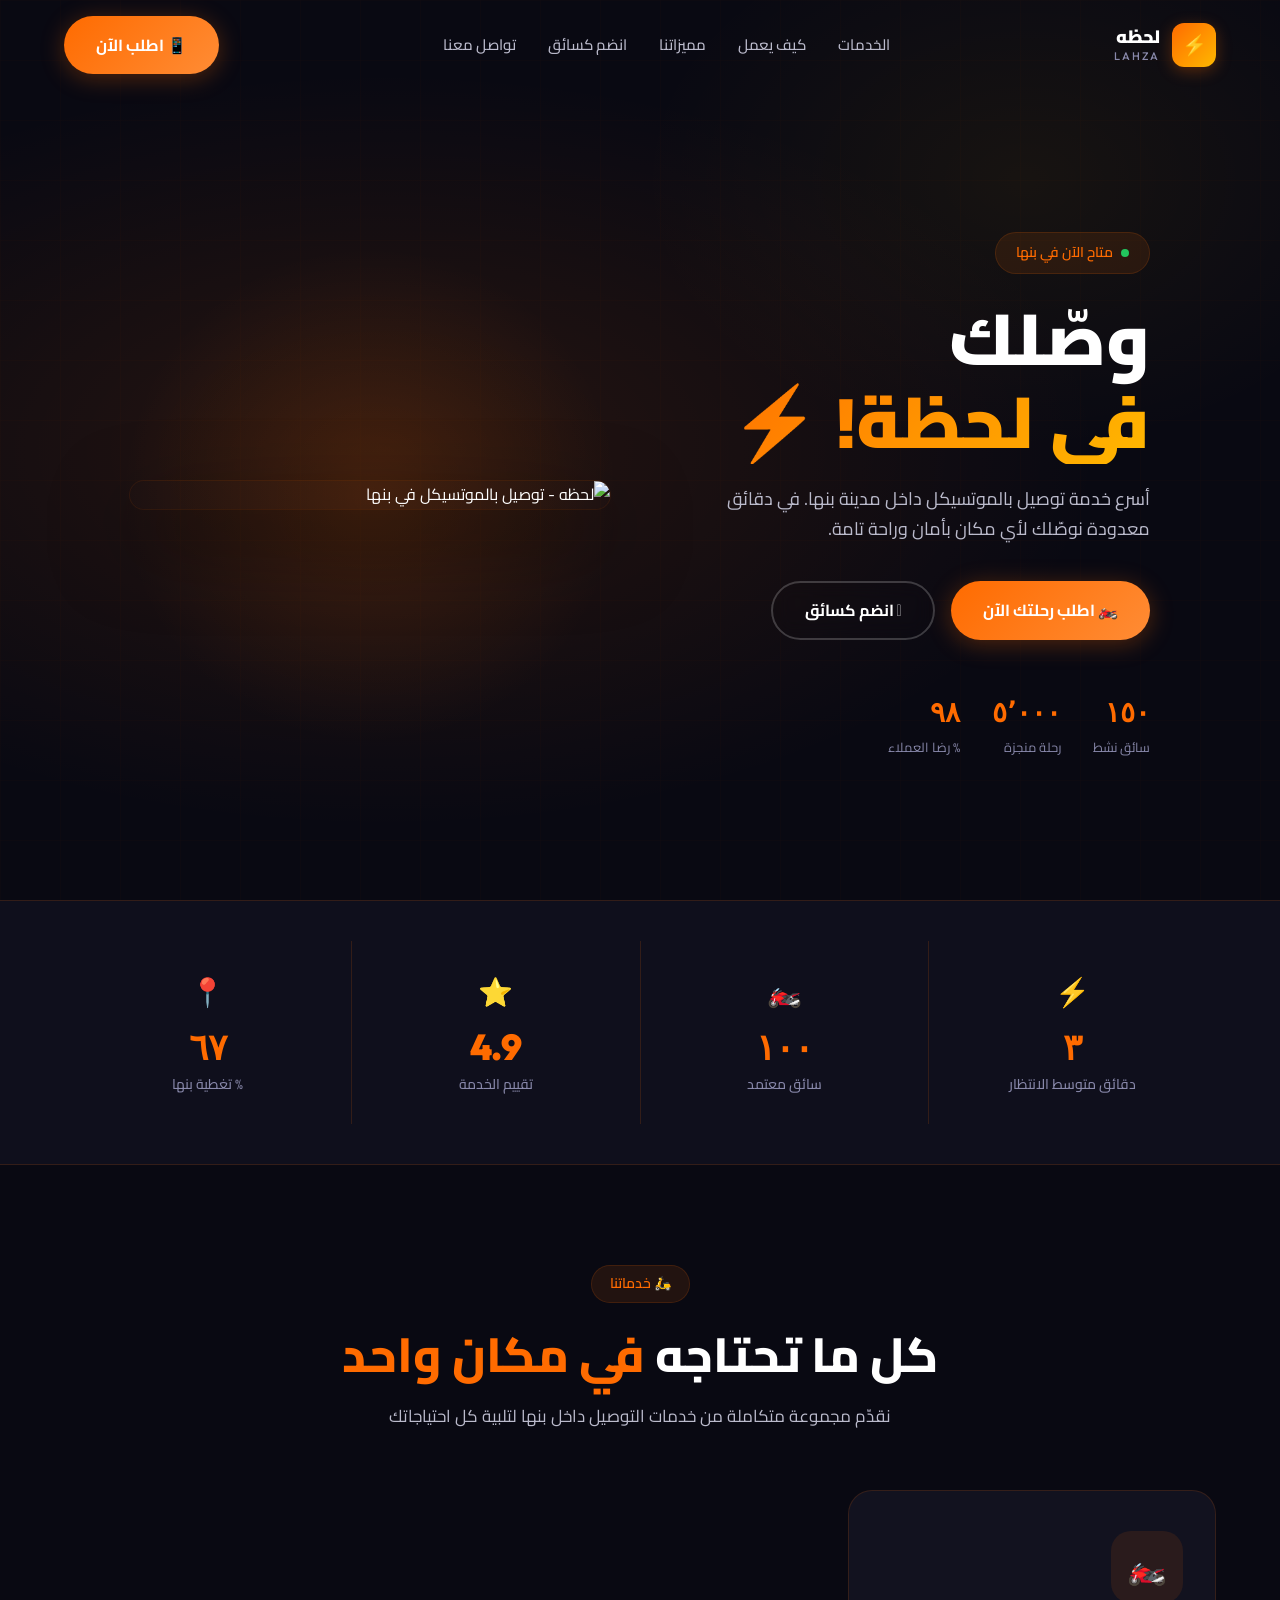
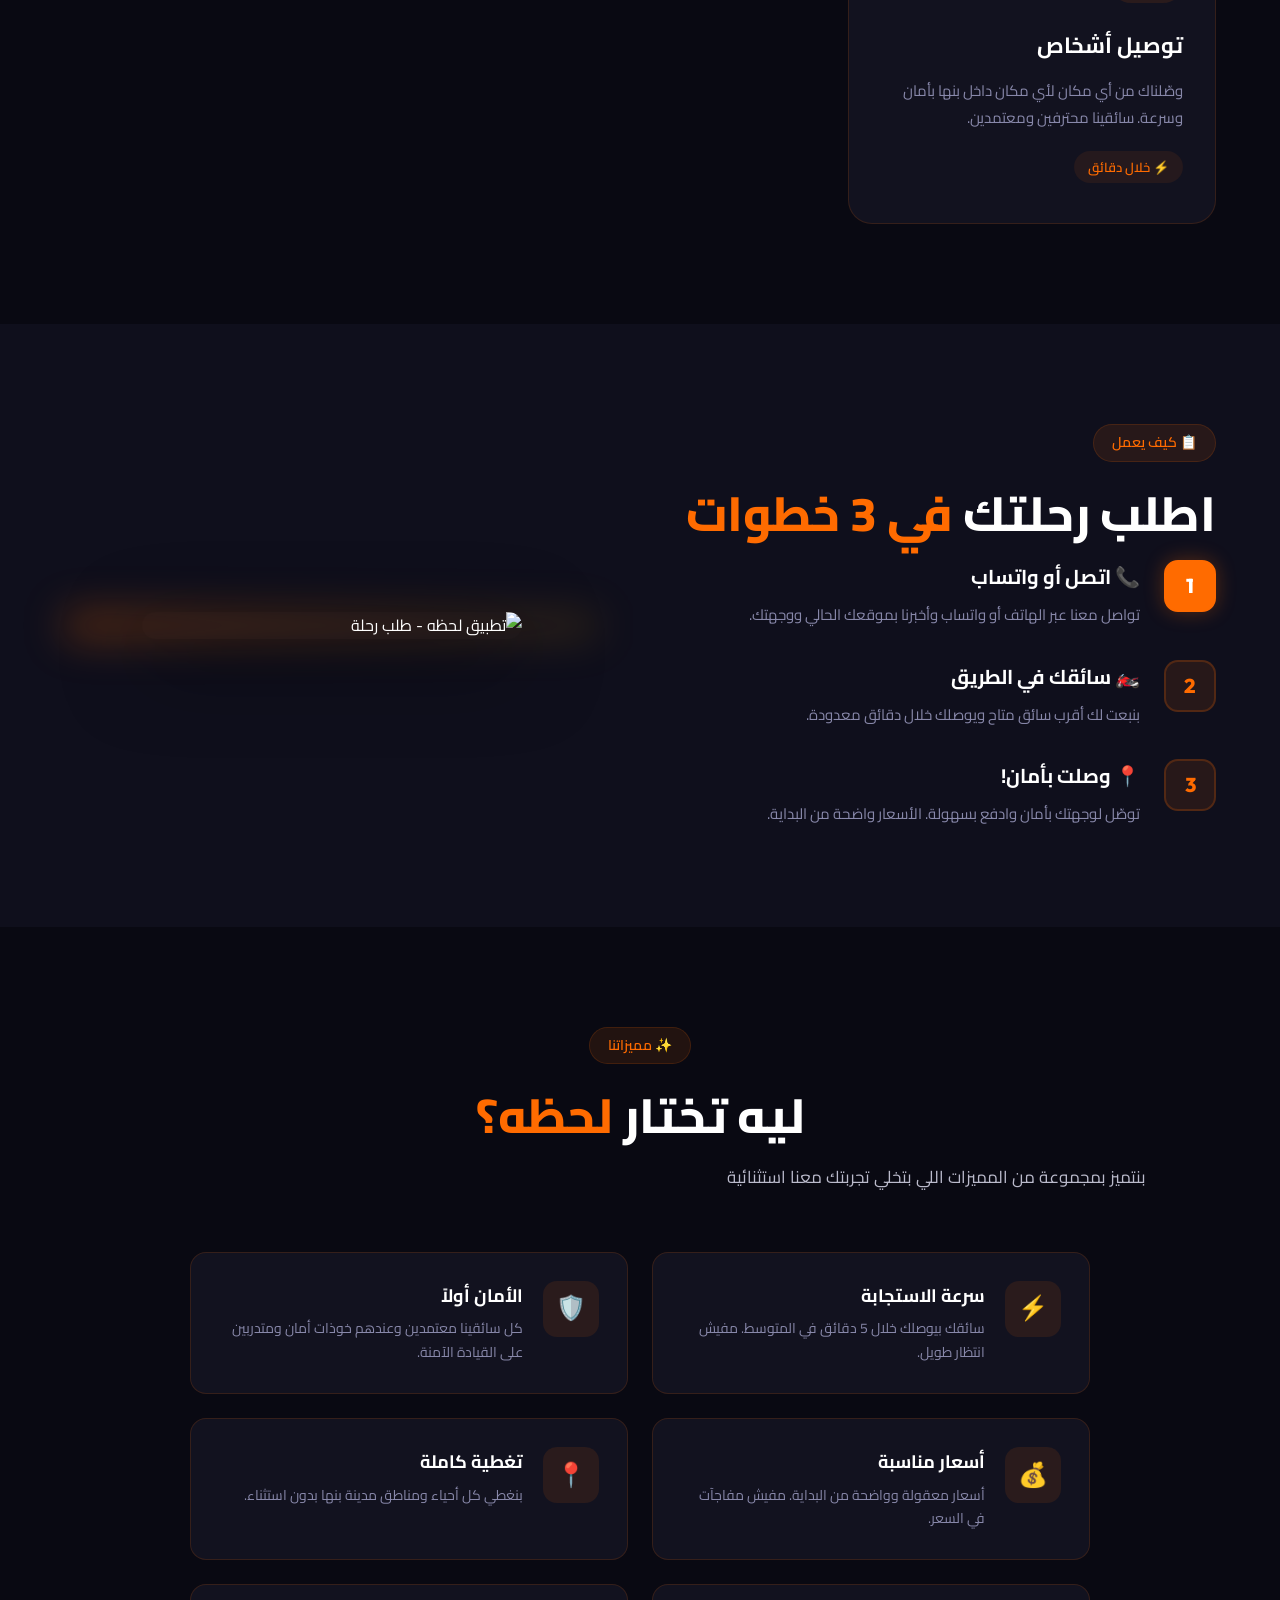
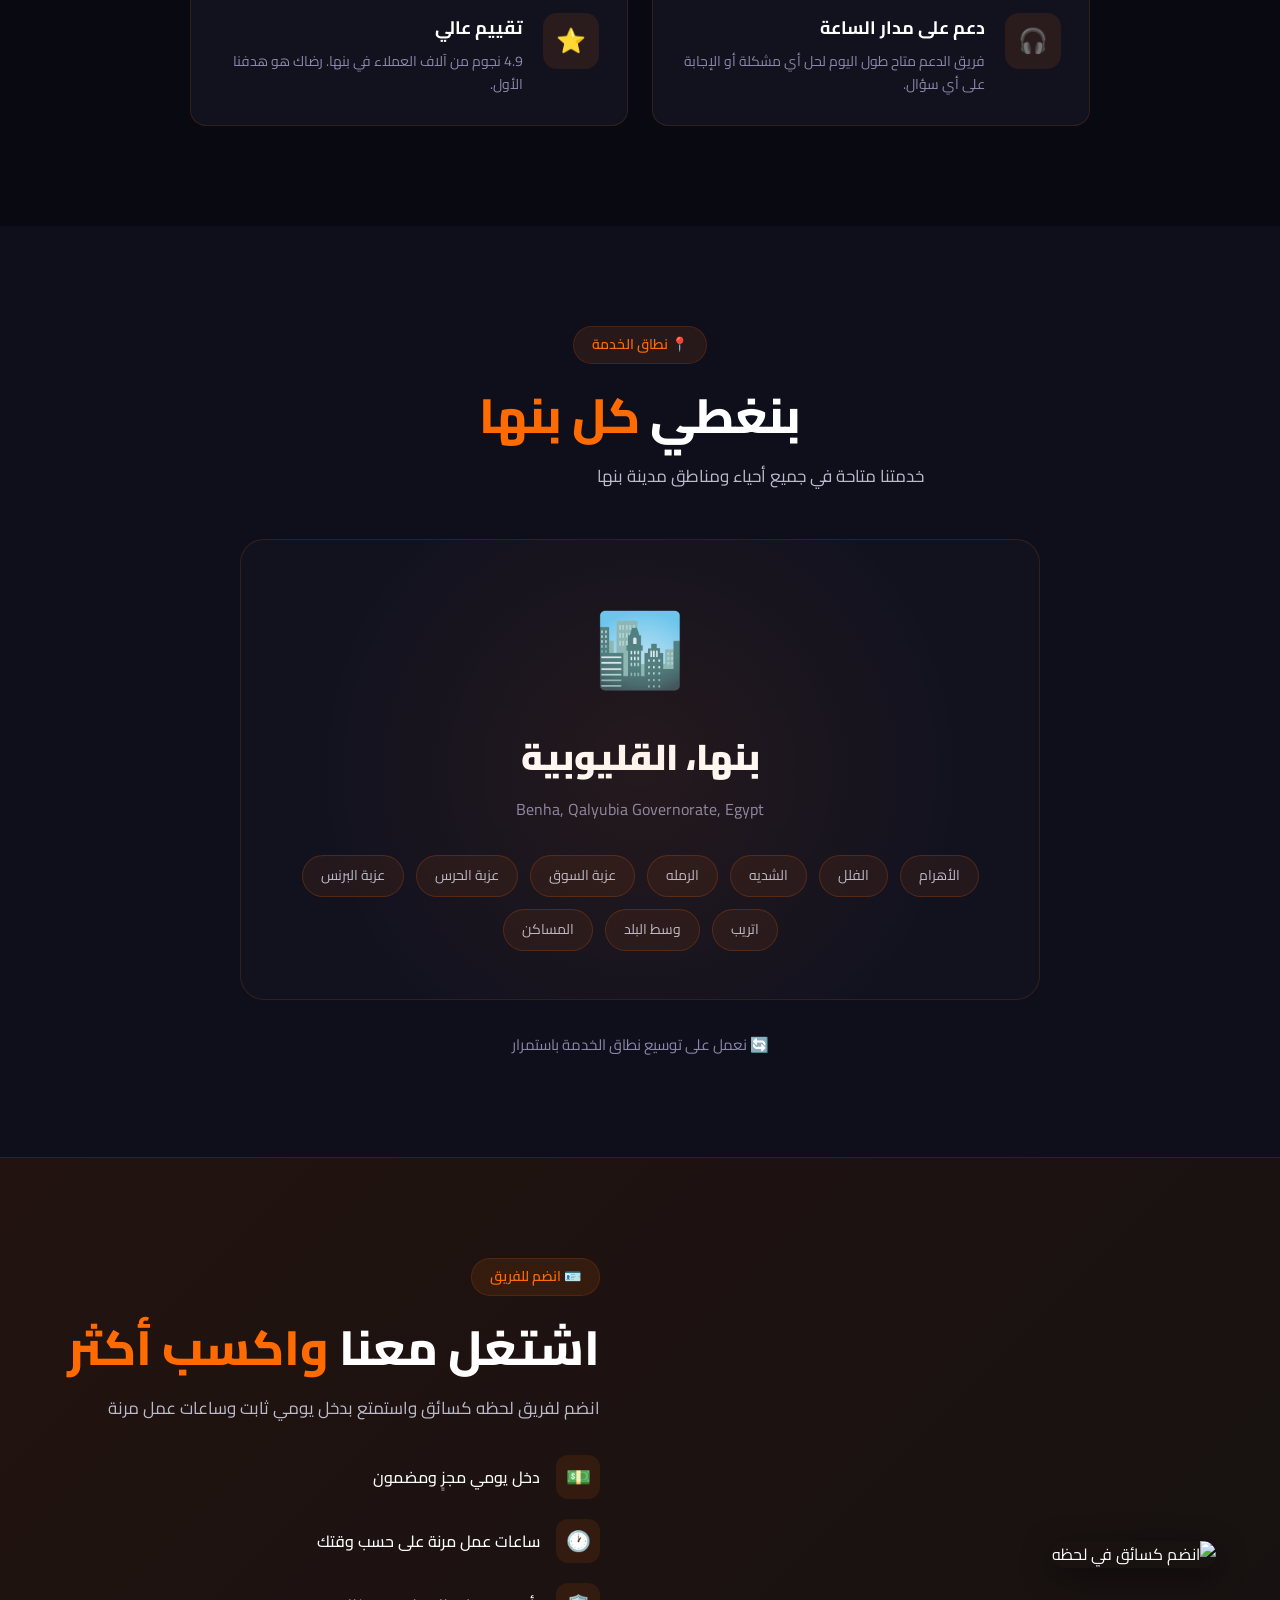
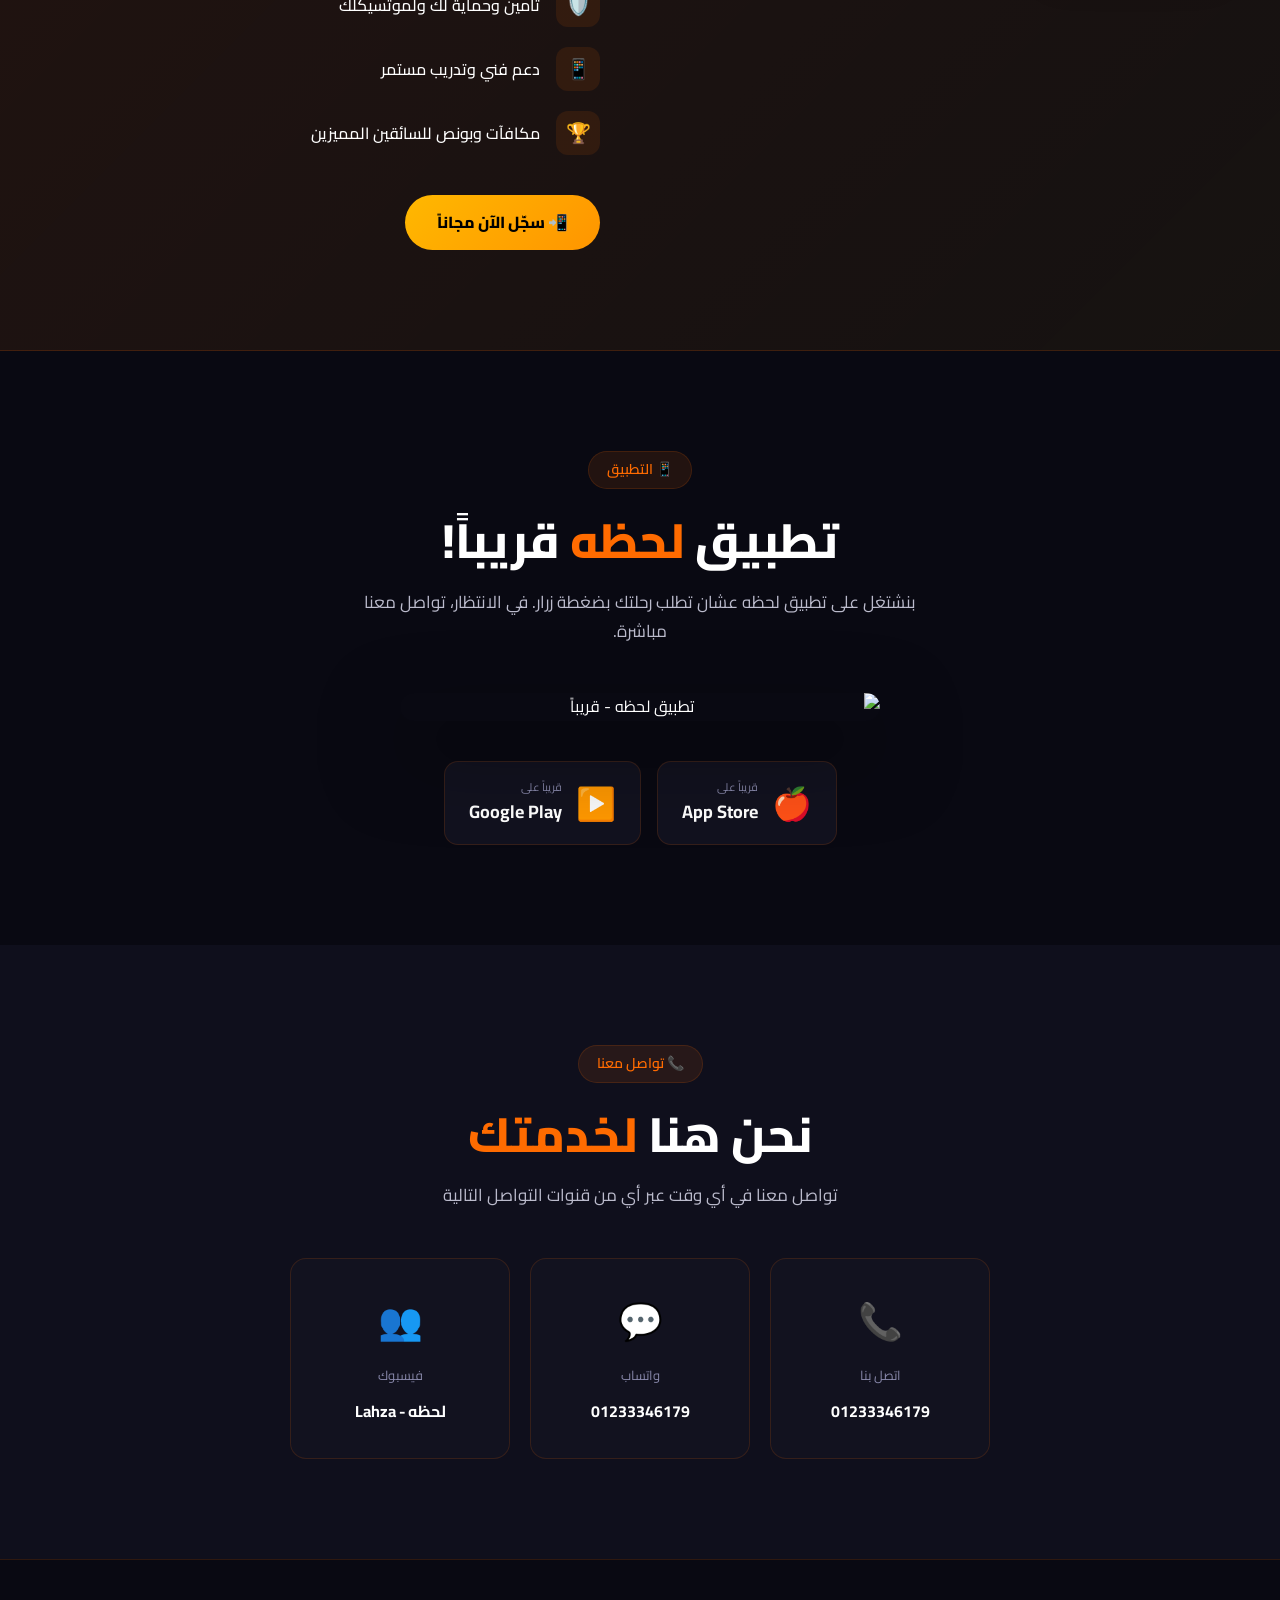
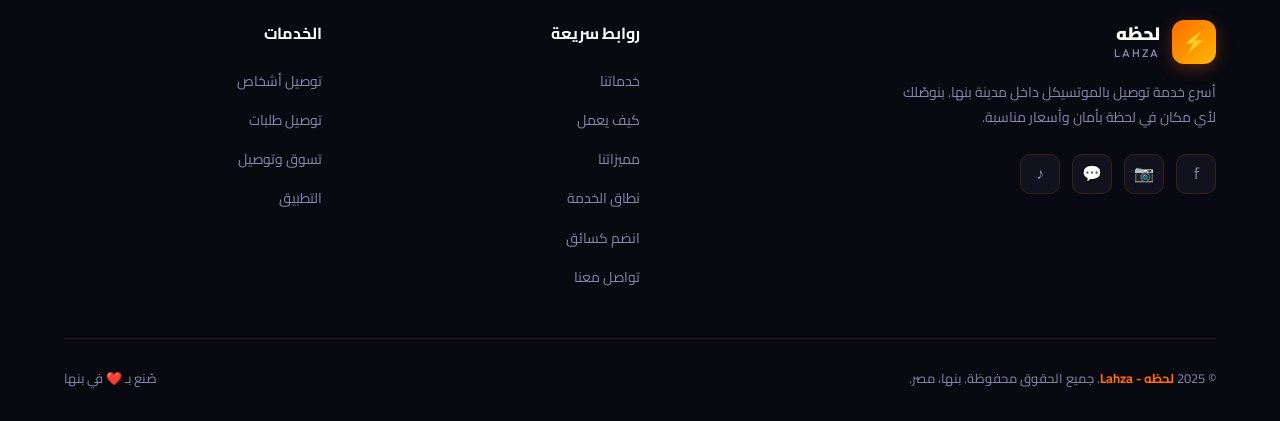
==== index.html @ 5d69be62 "Add files via upload" ====
<!DOCTYPE html>
<html lang="ar" dir="rtl">
<head>
  <meta charset="UTF-8" />
  <meta name="viewport" content="width=device-width, initial-scale=1.0" />
  <title>لحظه - Lahza | خدمة التوصيل بالموتسيكل في بنها</title>
  <meta name="description" content="لحظه - أسرع خدمة توصيل بالموتسيكل داخل مدينة بنها. وصّلك لأي مكان في بنها في دقائق. آمن، سريع، بأسعار مناسبة." />
  <meta name="keywords" content="لحظه, توصيل, موتسيكل, بنها, ركوب, نقل, Lahza" />
  <meta property="og:title" content="لحظه - Lahza | خدمة التوصيل بالموتسيكل في بنها" />
  <meta property="og:description" content="أسرع خدمة توصيل بالموتسيكل في بنها" />
  <meta property="og:type" content="website" />
  <meta property="og:image" content="favicon.png" />
  <!-- Favicon -->
  <link rel="icon" type="image/png" href="favicon.png" />
  <link rel="apple-touch-icon" href="favicon.png" />
  <link rel="stylesheet" href="style.css" />
  <link rel="preconnect" href="https://fonts.googleapis.com" />
  <link rel="preconnect" href="https://fonts.gstatic.com" crossorigin />
</head>
<body>

<!-- ═══ NAVBAR ═══ -->
<nav id="navbar">
  <div class="container nav-inner">
    <a href="#" class="logo">
      <div class="logo-icon">⚡</div>
      <div class="logo-text">
        <span class="logo-ar">لحظه</span>
        <span class="logo-en">LAHZA</span>
      </div>
    </a>
    <ul class="nav-links">
      <li><a href="#services">الخدمات</a></li>
      <li><a href="#how-it-works">كيف يعمل</a></li>
      <li><a href="#why-us">مميزاتنا</a></li>
      <li><a href="https://wa.me/201233346179?text=عايز أنضم كسائق في لحظه" target="_blank" rel="noopener">انضم كسائق</a></li>
      <li><a href="#contact">تواصل معنا</a></li>
    </ul>
    <div class="nav-cta">
      <button onclick="openRideModal()" class="btn btn-primary" id="nav-cta-btn">📱 اطلب الآن</button>
      <button class="hamburger" id="hamburger-btn" aria-label="القائمة">
        <span></span><span></span><span></span>
      </button>
    </div>
  </div>
</nav>

<!-- Mobile Menu -->
<div class="mobile-menu" id="mobile-menu">
  <button class="mobile-close" id="mobile-close">✕</button>
  <a href="#services" class="mobile-link">الخدمات</a>
  <a href="#how-it-works" class="mobile-link">كيف يعمل</a>
  <a href="#why-us" class="mobile-link">مميزاتنا</a>
  <a href="https://wa.me/201233346179?text=عايز أنضم كسائق في لحظه" class="mobile-link" target="_blank" rel="noopener">انضم كسائق</a>
  <a href="#contact" class="mobile-link">تواصل معنا</a>
  <button onclick="openRideModal()" class="btn btn-primary" style="margin-top:16px">📱 اطلب الآن</button>
</div>

<!-- ═══ HERO ═══ -->
<section id="hero">
  <div class="hero-bg"></div>
  <div class="hero-grid"></div>
  <div class="container">
    <div class="hero-inner">
      <div class="hero-content">
        <div class="hero-badge">
          <span class="dot"></span>
          متاح الآن في بنها
        </div>
        <h1 class="hero-title">
          وصّلك<br/>
          <span class="line2">في لحظة! ⚡</span>
        </h1>
        <p class="hero-desc">
          أسرع خدمة توصيل بالموتسيكل داخل مدينة بنها. في دقائق معدودة نوصّلك لأي مكان بأمان وراحة تامة.
        </p>
        <div class="hero-btns">
          <button onclick="openRideModal()" class="btn btn-primary" id="hero-order-btn">🏍️ اطلب رحلتك الآن</button>
          <a href="https://wa.me/201233346179?text=عايز أنضم كسائق في لحظه" class="btn btn-outline" id="hero-driver-btn" target="_blank" rel="noopener">🫋 انضم كسائق</a>
        </div>
        <div class="hero-stats">
          <div class="hero-stat">
            <div class="hero-stat-num" data-count="150">0</div>
            <div class="hero-stat-lbl">سائق نشط</div>
          </div>
          <div class="hero-stat">
            <div class="hero-stat-num" data-count="5000">0</div>
            <div class="hero-stat-lbl">رحلة منجزة</div>
          </div>
          <div class="hero-stat">
            <div class="hero-stat-num" data-count="98">0</div>
            <div class="hero-stat-lbl">% رضا العملاء</div>
          </div>
        </div>
      </div>
      <div class="hero-image-wrap fade-right">
        <img src="images/hero-bike.png" alt="لحظه - توصيل بالموتسيكل في بنها" class="hero-img" />
      </div>
    </div>
  </div>
</section>

<!-- ═══ STATS BAR ═══ -->
<div id="stats-bar">
  <div class="container">
    <div class="stats-grid">
      <div class="stat-item fade-up">
        <div class="stat-icon">⚡</div>
        <div class="stat-num" data-count="5">0</div>
        <div class="stat-lbl">دقائق متوسط الانتظار</div>
      </div>
      <div class="stat-item fade-up" style="transition-delay:0.1s">
        <div class="stat-icon">🏍️</div>
        <div class="stat-num" data-count="150">0</div>
        <div class="stat-lbl">سائق معتمد</div>
      </div>
      <div class="stat-item fade-up" style="transition-delay:0.2s">
        <div class="stat-icon">⭐</div>
        <div class="stat-num">4.9</div>
        <div class="stat-lbl">تقييم الخدمة</div>
      </div>
      <div class="stat-item fade-up" style="transition-delay:0.3s">
        <div class="stat-icon">📍</div>
        <div class="stat-num" data-count="100">0</div>
        <div class="stat-lbl">% تغطية بنها</div>
      </div>
    </div>
  </div>
</div>

<!-- ═══ SERVICES ═══ -->
<section id="services" class="section">
  <div class="container">
    <div class="services-header">
      <div class="section-label">🛵 خدماتنا</div>
      <h2 class="section-title">كل ما تحتاجه <span class="highlight">في مكان واحد</span></h2>
      <p class="section-subtitle">نقدّم مجموعة متكاملة من خدمات التوصيل داخل بنها لتلبية كل احتياجاتك</p>
    </div>
    <div class="services-grid">
      <div class="service-card fade-up" id="service-ride">
        <div class="service-icon">🏍️</div>
        <h3 class="service-title">توصيل أشخاص</h3>
        <p class="service-desc">وصّلناك من أي مكان لأي مكان داخل بنها بأمان وسرعة. سائقينا محترفين ومعتمدين.</p>
        <span class="service-tag">⚡ خلال دقائق</span>
      </div>

    </div>
  </div>
</section>

<!-- ═══ HOW IT WORKS ═══ -->
<section id="how-it-works" class="section">
  <div class="container">
    <div class="how-inner">
      <div>
        <div class="section-label">📋 كيف يعمل</div>
        <h2 class="section-title">اطلب رحلتك <span class="highlight">في 3 خطوات</span></h2>
        <div class="steps-list">
          <div class="step active fade-up" id="step-1">
            <div class="step-num">1</div>
            <div class="step-body">
              <h3 class="step-title">📞 اتصل أو واتساب</h3>
              <p class="step-desc">تواصل معنا عبر الهاتف أو واتساب وأخبرنا بموقعك الحالي ووجهتك.</p>
            </div>
          </div>
          <div class="step fade-up" id="step-2" style="transition-delay:0.1s">
            <div class="step-num">2</div>
            <div class="step-body">
              <h3 class="step-title">🏍️ سائقك في الطريق</h3>
              <p class="step-desc">بنبعت لك أقرب سائق متاح ويوصلك خلال دقائق معدودة.</p>
            </div>
          </div>
          <div class="step fade-up" id="step-3" style="transition-delay:0.2s">
            <div class="step-num">3</div>
            <div class="step-body">
              <h3 class="step-title">📍 وصلت بأمان!</h3>
              <p class="step-desc">توصّل لوجهتك بأمان وادفع بسهولة. الأسعار واضحة من البداية.</p>
            </div>
          </div>
        </div>
      </div>
      <div class="how-image fade-left">
        <img src="images/app-mockup.png" alt="تطبيق لحظه - طلب رحلة" />
      </div>
    </div>
  </div>
</section>

<!-- ═══ WHY LAHZA ═══ -->
<section id="why-us" class="section">
  <div class="container">
    <div class="why-header">
      <div class="section-label">✨ مميزاتنا</div>
      <h2 class="section-title">ليه تختار <span class="highlight">لحظه؟</span></h2>
      <p class="section-subtitle">بنتميز بمجموعة من المميزات اللي بتخلي تجربتك معنا استثنائية</p>
    </div>
    <div class="features-grid">
      <div class="feature-card fade-up" id="feature-fast">
        <div class="feature-icon-wrap">⚡</div>
        <div>
          <h3 class="feature-title">سرعة الاستجابة</h3>
          <p class="feature-desc">سائقك بيوصلك خلال 5 دقائق في المتوسط. مفيش انتظار طويل.</p>
        </div>
      </div>
      <div class="feature-card fade-up" id="feature-safe" style="transition-delay:0.1s">
        <div class="feature-icon-wrap">🛡️</div>
        <div>
          <h3 class="feature-title">الأمان أولاً</h3>
          <p class="feature-desc">كل سائقينا معتمدين وعندهم خوذات أمان ومتدربين على القيادة الآمنة.</p>
        </div>
      </div>
      <div class="feature-card fade-up" id="feature-price" style="transition-delay:0.15s">
        <div class="feature-icon-wrap">💰</div>
        <div>
          <h3 class="feature-title">أسعار مناسبة</h3>
          <p class="feature-desc">أسعار معقولة وواضحة من البداية. مفيش مفاجآت في السعر.</p>
        </div>
      </div>
      <div class="feature-card fade-up" id="feature-coverage" style="transition-delay:0.2s">
        <div class="feature-icon-wrap">📍</div>
        <div>
          <h3 class="feature-title">تغطية كاملة</h3>
          <p class="feature-desc">بنغطي كل أحياء ومناطق مدينة بنها بدون استثناء.</p>
        </div>
      </div>
      <div class="feature-card fade-up" id="feature-support" style="transition-delay:0.25s">
        <div class="feature-icon-wrap">🎧</div>
        <div>
          <h3 class="feature-title">دعم على مدار الساعة</h3>
          <p class="feature-desc">فريق الدعم متاح طول اليوم لحل أي مشكلة أو الإجابة على أي سؤال.</p>
        </div>
      </div>
      <div class="feature-card fade-up" id="feature-rated" style="transition-delay:0.3s">
        <div class="feature-icon-wrap">⭐</div>
        <div>
          <h3 class="feature-title">تقييم عالي</h3>
          <p class="feature-desc">4.9 نجوم من آلاف العملاء في بنها. رضاك هو هدفنا الأول.</p>
        </div>
      </div>
    </div>
  </div>
</section>

<!-- ═══ COVERAGE ═══ -->
<section id="coverage" class="section">
  <div class="container">
    <div class="coverage-inner">
      <div class="section-label">📍 نطاق الخدمة</div>
      <h2 class="section-title">بنغطي <span class="highlight">كل بنها</span></h2>
      <p class="section-subtitle">خدمتنا متاحة في جميع أحياء ومناطق مدينة بنها</p>
      <div class="coverage-map fade-up" id="coverage-map">
        <div class="map-city">🏙️</div>
        <div class="map-name">بنها، القليوبية</div>
        <div class="map-sub">Benha, Qalyubia Governorate, Egypt</div>
        <div class="zones-list">
          <span class="zone-tag">الأهرام</span>
          <span class="zone-tag">الفلل</span>
          <span class="zone-tag">الشديه</span>
          <span class="zone-tag">الرمله</span>
          <span class="zone-tag">عزبة السوق</span>
          <span class="zone-tag">عزبة الحرس</span>
          <span class="zone-tag">عزبة البرنس</span>
          <span class="zone-tag">اتريب</span>
          <span class="zone-tag">وسط البلد</span>
          <span class="zone-tag">المساكن</span>
        </div>
      </div>
      <p class="coverage-note">🔄 نعمل على توسيع نطاق الخدمة باستمرار</p>
    </div>
  </div>
</section>

<!-- ═══ JOIN AS DRIVER ═══ -->
<section id="join-driver" class="section">
  <div class="container">
    <div class="driver-inner">
      <div class="fade-left">
        <img src="images/driver.png" alt="انضم كسائق في لحظه" class="driver-img" />
      </div>
      <div class="fade-right">
        <div class="section-label">🪪 انضم للفريق</div>
        <h2 class="section-title">اشتغل معنا <span class="highlight">واكسب أكثر</span></h2>
        <p class="section-subtitle">انضم لفريق لحظه كسائق واستمتع بدخل يومي ثابت وساعات عمل مرنة</p>
        <div class="driver-perks">
          <div class="perk">
            <div class="perk-icon">💵</div>
            <span class="perk-text">دخل يومي مجزٍ ومضمون</span>
          </div>
          <div class="perk">
            <div class="perk-icon">🕐</div>
            <span class="perk-text">ساعات عمل مرنة على حسب وقتك</span>
          </div>
          <div class="perk">
            <div class="perk-icon">🛡️</div>
            <span class="perk-text">تأمين وحماية لك ولموتسيكلك</span>
          </div>
          <div class="perk">
            <div class="perk-icon">📱</div>
            <span class="perk-text">دعم فني وتدريب مستمر</span>
          </div>
          <div class="perk">
            <div class="perk-icon">🏆</div>
            <span class="perk-text">مكافآت وبونص للسائقين المميزين</span>
          </div>
        </div>
        <a href="https://wa.me/201233346179?text=عايز أنضم كسائق في لحظه" class="btn btn-gold" id="driver-register-btn" target="_blank" rel="noopener">
          📲 سجّل الآن مجاناً
        </a>
      </div>
    </div>
  </div>
</section>

<!-- ═══ APP SECTION ═══ -->
<section id="app-section" class="section">
  <div class="container">
    <div class="app-inner">
      <div class="section-label" style="margin:0 auto 20px">📱 التطبيق</div>
      <h2 class="section-title">تطبيق <span class="highlight">لحظه</span> قريباً!</h2>
      <p class="section-subtitle" style="margin:0 auto">بنشتغل على تطبيق لحظه عشان تطلب رحلتك بضغطة زرار. في الانتظار، تواصل معنا مباشرة.</p>
      <img src="images/app-mockup.png" alt="تطبيق لحظه - قريباً" class="app-img fade-up" />
      <div class="store-btns">
        <a href="#" class="store-btn" id="appstore-btn">
          <div class="store-icon">🍎</div>
          <div class="store-info">
            <span class="store-sub">قريباً على</span>
            <span class="store-name">App Store</span>
          </div>
        </a>
        <a href="#" class="store-btn" id="googleplay-btn">
          <div class="store-icon">▶️</div>
          <div class="store-info">
            <span class="store-sub">قريباً على</span>
            <span class="store-name">Google Play</span>
          </div>
        </a>
      </div>
    </div>
  </div>
</section>

<!-- ═══ RIDE MODAL ═══ -->
<div id="ride-modal" style="display:none;position:fixed;inset:0;z-index:9999;align-items:center;justify-content:center;padding:16px;">
  <div id="ride-modal-backdrop" onclick="closeRideModal()" style="position:absolute;inset:0;background:rgba(0,0,0,0.75);backdrop-filter:blur(6px);"></div>
  <div style="position:relative;z-index:1;background:var(--card);border:1px solid var(--border);border-radius:24px;padding:36px 32px;width:100%;max-width:560px;max-height:90vh;overflow-y:auto;box-shadow:0 0 80px rgba(255,107,0,0.15);animation:modalIn 0.3s ease;">
    <button onclick="closeRideModal()" style="position:absolute;top:16px;left:16px;background:rgba(255,255,255,0.08);border:none;color:var(--text);font-size:18px;width:36px;height:36px;border-radius:50%;cursor:pointer;line-height:1;">✕</button>
    <div style="text-align:center;margin-bottom:24px;">
      <div style="font-size:40px;margin-bottom:8px;">🏍️</div>
      <h2 style="font-size:22px;font-weight:900;margin-bottom:6px;">سجّل طلبك <span style="color:var(--primary)">الآن</span></h2>
      <p style="color:var(--text2);font-size:14px;">ادخل بياناتك وهنتواصل معاك فوراً</p>
    </div>
    <div style="display:grid;grid-template-columns:1fr 1fr;gap:12px;margin-bottom:12px;">
      <input type="text" id="rf-name" placeholder="اسمك" class="modal-input"/>
      <input type="tel" id="rf-phone" placeholder="رقم تليفونك" class="modal-input"/>
    </div>
    <div style="display:grid;grid-template-columns:1fr 1fr;gap:12px;margin-bottom:12px;">
      <input type="text" id="rf-from" placeholder="من (موقعك الحالي)" class="modal-input"/>
      <input type="text" id="rf-to" placeholder="إلى (وجهتك)" class="modal-input"/>
    </div>
    <select id="rf-type" class="modal-input" style="margin-bottom:12px;">
      <option value="توصيل أشخاص">🏍️ توصيل أشخاص</option>
    </select>
    <input type="text" id="rf-notes" placeholder="ملاحظات (اختياري)" class="modal-input" style="margin-bottom:20px;"/>
    <button onclick="submitRideRequest()" id="rf-submit" style="width:100%;background:var(--primary);color:#fff;border:none;border-radius:12px;padding:15px;font-family:inherit;font-size:16px;font-weight:700;cursor:pointer;transition:background 0.2s;letter-spacing:0.5px;">🏍️ أرسل طلب الرحلة</button>
    <div id="rf-success" style="display:none;margin-top:14px;background:rgba(34,197,94,0.1);border:1px solid #22c55e;border-radius:10px;padding:14px;text-align:center;color:#22c55e;font-weight:700;">✅ تم إرسال طلبك! هنتواصل معاك في أسرع وقت</div>
    <div id="rf-error" style="display:none;margin-top:14px;background:rgba(239,68,68,0.1);border:1px solid #ef4444;border-radius:10px;padding:14px;text-align:center;color:#ef4444;font-weight:700;">❌ من فضلك ادخل كل البيانات المطلوبة</div>
  </div>
</div>

<!-- ═══ CONTACT ═══ -->
<section id="contact" class="section">
  <div class="container">
    <div class="contact-inner">
      <div class="section-label" style="margin:0 auto 20px">📞 تواصل معنا</div>
      <h2 class="section-title">نحن هنا <span class="highlight">لخدمتك</span></h2>
      <p class="section-subtitle" style="margin:0 auto">تواصل معنا في أي وقت عبر أي من قنوات التواصل التالية</p>
      <div class="contact-cards">
        <a href="tel:+201233346179" class="contact-card" id="contact-phone">
          <div class="contact-icon">📞</div>
          <div class="contact-label">اتصل بنا</div>
          <div class="contact-value">01233346179</div>
        </a>
        <a href="https://wa.me/201233346179" class="contact-card" id="contact-whatsapp" target="_blank" rel="noopener">
          <div class="contact-icon">💬</div>
          <div class="contact-label">واتساب</div>
          <div class="contact-value">01233346179</div>
        </a>
        <a href="https://facebook.com" class="contact-card" id="contact-facebook" target="_blank" rel="noopener">
          <div class="contact-icon">👥</div>
          <div class="contact-label">فيسبوك</div>
          <div class="contact-value">لحظه - Lahza</div>
        </a>
      </div>
    </div>
  </div>
</section>

<!-- ═══ FOOTER ═══ -->
<footer>
  <div class="container">
    <div class="footer-inner">
      <div class="footer-about">
        <a href="#" class="logo footer-logo">
          <div class="logo-icon">⚡</div>
          <div class="logo-text">
            <span class="logo-ar">لحظه</span>
            <span class="logo-en">LAHZA</span>
          </div>
        </a>
        <p class="footer-desc">أسرع خدمة توصيل بالموتسيكل داخل مدينة بنها. بنوصّلك لأي مكان في لحظة بأمان وأسعار مناسبة.</p>
        <div class="social-links">
          <a href="#" class="social-link" id="footer-fb" aria-label="فيسبوك">f</a>
          <a href="#" class="social-link" id="footer-ig" aria-label="انستجرام">📷</a>
          <a href="#" class="social-link" id="footer-wa" aria-label="واتساب">💬</a>
          <a href="#" class="social-link" id="footer-tk" aria-label="تيكتوك">♪</a>
        </div>
      </div>
      <div>
        <h4 class="footer-col-title">روابط سريعة</h4>
        <ul class="footer-links">
          <li><a href="#services">خدماتنا</a></li>
          <li><a href="#how-it-works">كيف يعمل</a></li>
          <li><a href="#why-us">مميزاتنا</a></li>
          <li><a href="#coverage">نطاق الخدمة</a></li>
          <li><a href="#join-driver">انضم كسائق</a></li>
          <li><a href="#contact">تواصل معنا</a></li>
        </ul>
      </div>
      <div>
        <h4 class="footer-col-title">الخدمات</h4>
        <ul class="footer-links">
          <li><a href="#services">توصيل أشخاص</a></li>
          <li><a href="#services">توصيل طلبات</a></li>
          <li><a href="#services">تسوق وتوصيل</a></li>
          <li><a href="#app-section">التطبيق</a></li>
        </ul>
      </div>
    </div>
    <div class="footer-bottom">
      <p class="footer-copy">© 2025 <span class="footer-brand">لحظه - Lahza</span>. جميع الحقوق محفوظة. بنها، مصر.</p>
      <p class="footer-copy">صُنع بـ ❤️ في بنها</p>
    </div>
  </div>
</footer>

<!-- ── FIREBASE ── -->
<script src="https://www.gstatic.com/firebasejs/9.23.0/firebase-app-compat.js"></script>
<script src="https://www.gstatic.com/firebasejs/9.23.0/firebase-database-compat.js"></script>
<script>
  firebase.initializeApp({
    databaseURL: "https://saroukh-66bbe-default-rtdb.firebaseio.com/"
  });
</script>
<script src="script.js"></script>
</body>
</html>
---- style.css ----
@import url('https://fonts.googleapis.com/css2?family=Cairo:wght@300;400;500;600;700;800;900&family=Outfit:wght@300;400;500;600;700;800&display=swap');

:root {
  --primary: #FF6B00;
  --primary-light: #FF8C35;
  --gold: #FFB800;
  --bg: #090912;
  --bg2: #0F0F1C;
  --bg3: #161627;
  --card: #12121F;
  --card2: #1A1A2E;
  --border: rgba(255,107,0,0.15);
  --text: #FFFFFF;
  --text-muted: #8888AA;
  --text-sub: #BBBBCC;
  --glow: rgba(255,107,0,0.3);
  --radius: 16px;
  --radius-lg: 24px;
  --shadow: 0 8px 32px rgba(0,0,0,0.4);
  --transition: 0.3s cubic-bezier(0.4,0,0.2,1);
}

*,*::before,*::after { box-sizing: border-box; margin: 0; padding: 0; }

html { scroll-behavior: smooth; }

body {
  font-family: 'Cairo', sans-serif;
  background: var(--bg);
  color: var(--text);
  direction: rtl;
  overflow-x: hidden;
  line-height: 1.7;
}

/* ── SCROLLBAR ── */
::-webkit-scrollbar { width: 6px; }
::-webkit-scrollbar-track { background: var(--bg); }
::-webkit-scrollbar-thumb { background: var(--primary); border-radius: 3px; }

/* ── UTILITIES ── */
.container { max-width: 1200px; margin: 0 auto; padding: 0 24px; }
.section { padding: 100px 0; }
.section-label {
  display: inline-flex; align-items: center; gap: 8px;
  background: rgba(255,107,0,0.1); border: 1px solid var(--border);
  color: var(--primary); padding: 6px 18px; border-radius: 50px;
  font-size: 14px; font-weight: 600; margin-bottom: 20px;
}
.section-title {
  font-size: clamp(28px, 5vw, 48px);
  font-weight: 800; line-height: 1.3; margin-bottom: 16px;
}
.section-subtitle {
  color: var(--text-sub); font-size: 17px; max-width: 560px;
}
.highlight { color: var(--primary); }
.gold { color: var(--gold); }

.btn {
  display: inline-flex; align-items: center; justify-content: center; gap: 10px;
  padding: 14px 32px; border-radius: 50px; font-family: 'Cairo', sans-serif;
  font-size: 16px; font-weight: 700; cursor: pointer; border: none;
  transition: var(--transition); text-decoration: none; white-space: nowrap;
}
.btn-primary {
  background: linear-gradient(135deg, var(--primary), var(--primary-light));
  color: #fff;
  box-shadow: 0 4px 24px var(--glow);
}
.btn-primary:hover {
  transform: translateY(-3px);
  box-shadow: 0 8px 36px var(--glow);
}
.btn-outline {
  background: transparent;
  border: 2px solid rgba(255,255,255,0.2);
  color: #fff;
  backdrop-filter: blur(10px);
}
.btn-outline:hover {
  border-color: var(--primary);
  background: rgba(255,107,0,0.1);
  transform: translateY(-3px);
}
.btn-gold {
  background: linear-gradient(135deg, var(--gold), #FF9500);
  color: #000; font-weight: 800;
}
.btn-gold:hover { transform: translateY(-3px); box-shadow: 0 8px 32px rgba(255,184,0,0.4); }

/* ── NAVBAR ── */
#navbar {
  position: fixed; top: 0; left: 0; right: 0; z-index: 1000;
  padding: 16px 0;
  transition: var(--transition);
}
#navbar.scrolled {
  background: rgba(9,9,18,0.95);
  backdrop-filter: blur(20px);
  border-bottom: 1px solid var(--border);
  padding: 12px 0;
}
.nav-inner {
  display: flex; align-items: center; justify-content: space-between;
}
.logo {
  display: flex; align-items: center; gap: 12px;
  text-decoration: none;
}
.logo-icon {
  width: 44px; height: 44px;
  background: linear-gradient(135deg, var(--primary), var(--gold));
  border-radius: 12px;
  display: flex; align-items: center; justify-content: center;
  font-size: 20px;
  box-shadow: 0 4px 16px var(--glow);
}
.logo-text { line-height: 1; }
.logo-ar { font-size: 18px; font-weight: 900; color: #fff; display: block; }
.logo-en { font-size: 11px; font-weight: 500; color: var(--text-muted); font-family: 'Outfit', sans-serif; letter-spacing: 2px; }

.nav-links {
  display: flex; align-items: center; gap: 32px;
  list-style: none;
}
.nav-links a {
  color: var(--text-sub); text-decoration: none; font-size: 15px; font-weight: 500;
  transition: color 0.2s;
}
.nav-links a:hover { color: var(--primary); }

.nav-cta { display: flex; align-items: center; gap: 12px; }
.hamburger {
  display: none; flex-direction: column; gap: 5px; cursor: pointer;
  background: none; border: none; padding: 4px;
}
.hamburger span {
  display: block; width: 24px; height: 2px; background: #fff;
  border-radius: 2px; transition: var(--transition);
}

/* ── HERO ── */
#hero {
  min-height: 100vh;
  display: flex; align-items: center;
  position: relative; overflow: hidden;
  padding-top: 90px;
}
.hero-bg {
  position: absolute; inset: 0;
  background: radial-gradient(ellipse 80% 60% at 30% 50%, rgba(255,107,0,0.12) 0%, transparent 70%),
              radial-gradient(ellipse 50% 50% at 80% 20%, rgba(255,184,0,0.06) 0%, transparent 60%);
}
.hero-grid {
  position: absolute; inset: 0; opacity: 0.03;
  background-image: linear-gradient(rgba(255,107,0,0.5) 1px, transparent 1px),
                    linear-gradient(90deg, rgba(255,107,0,0.5) 1px, transparent 1px);
  background-size: 60px 60px;
}
.hero-inner {
  display: grid; grid-template-columns: 1fr 1fr;
  gap: 60px; align-items: center; position: relative; z-index: 1;
}
.hero-badge {
  display: inline-flex; align-items: center; gap: 8px;
  background: rgba(255,107,0,0.1); border: 1px solid var(--border);
  padding: 8px 20px; border-radius: 50px; margin-bottom: 24px;
  font-size: 14px; color: var(--primary); font-weight: 600;
}
.hero-badge .dot {
  width: 8px; height: 8px; background: #22C55E;
  border-radius: 50%; animation: pulse 2s infinite;
}
@keyframes pulse { 0%,100%{opacity:1;transform:scale(1)} 50%{opacity:0.5;transform:scale(1.4)} }

.hero-title {
  font-size: clamp(40px, 6vw, 72px);
  font-weight: 900; line-height: 1.15; margin-bottom: 20px;
}
.hero-title .line2 {
  display: block;
  background: linear-gradient(135deg, var(--primary), var(--gold));
  -webkit-background-clip: text; -webkit-text-fill-color: transparent;
  background-clip: text;
}
.hero-desc {
  color: var(--text-sub); font-size: 18px; margin-bottom: 36px; max-width: 480px;
}
.hero-btns { display: flex; gap: 16px; flex-wrap: wrap; margin-bottom: 48px; }
.hero-stats { display: flex; gap: 32px; }
.hero-stat { }
.hero-stat-num {
  font-size: 28px; font-weight: 800; color: var(--primary);
  font-family: 'Outfit', sans-serif;
}
.hero-stat-lbl { color: var(--text-muted); font-size: 13px; }

.hero-image-wrap {
  position: relative; display: flex; justify-content: center; align-items: center;
}
.hero-image-wrap::before {
  content: '';
  position: absolute; width: 500px; height: 500px;
  background: radial-gradient(circle, rgba(255,107,0,0.15) 0%, transparent 70%);
  border-radius: 50%;
}
.hero-img {
  width: 100%; max-width: 580px; border-radius: var(--radius-lg);
  box-shadow: 0 32px 80px rgba(0,0,0,0.6), 0 0 0 1px rgba(255,107,0,0.1);
  animation: float 6s ease-in-out infinite;
  position: relative; z-index: 1;
}
@keyframes float { 0%,100%{transform:translateY(0)} 50%{transform:translateY(-16px)} }

/* ── STATS BAR ── */
#stats-bar {
  background: var(--bg2);
  border-top: 1px solid var(--border);
  border-bottom: 1px solid var(--border);
  padding: 40px 0;
}
.stats-grid {
  display: grid; grid-template-columns: repeat(4,1fr);
  gap: 1px; background: var(--border);
}
.stat-item {
  background: var(--bg2);
  display: flex; flex-direction: column; align-items: center;
  padding: 28px 20px; gap: 8px; text-align: center;
  transition: var(--transition);
}
.stat-item:hover { background: rgba(255,107,0,0.05); }
.stat-icon { font-size: 28px; margin-bottom: 4px; }
.stat-num {
  font-size: 36px; font-weight: 900; color: var(--primary);
  font-family: 'Outfit', sans-serif; line-height: 1;
}
.stat-lbl { color: var(--text-muted); font-size: 14px; font-weight: 500; }

/* ── SERVICES ── */
#services { background: var(--bg); }
.services-header { text-align: center; margin-bottom: 60px; }
.services-header .section-subtitle { margin: 0 auto; }
.services-grid {
  display: grid; grid-template-columns: repeat(3,1fr); gap: 24px;
}
.service-card {
  background: var(--card);
  border: 1px solid var(--border);
  border-radius: var(--radius-lg);
  padding: 40px 32px;
  transition: var(--transition);
  position: relative; overflow: hidden;
}
.service-card::before {
  content: '';
  position: absolute; top: 0; left: 0; right: 0; height: 3px;
  background: linear-gradient(90deg, var(--primary), var(--gold));
  transform: scaleX(0); transition: var(--transition);
}
.service-card:hover { transform: translateY(-8px); border-color: rgba(255,107,0,0.3); box-shadow: 0 24px 60px rgba(0,0,0,0.3); }
.service-card:hover::before { transform: scaleX(1); }
.service-icon {
  width: 72px; height: 72px;
  background: rgba(255,107,0,0.1);
  border-radius: 20px;
  display: flex; align-items: center; justify-content: center;
  font-size: 32px; margin-bottom: 24px;
  transition: var(--transition);
}
.service-card:hover .service-icon { background: rgba(255,107,0,0.2); transform: scale(1.1); }
.service-title { font-size: 22px; font-weight: 700; margin-bottom: 12px; }
.service-desc { color: var(--text-muted); font-size: 15px; line-height: 1.8; margin-bottom: 20px; }
.service-tag {
  display: inline-flex; align-items: center; gap: 6px;
  background: rgba(255,107,0,0.08); color: var(--primary);
  padding: 5px 14px; border-radius: 50px; font-size: 13px; font-weight: 600;
}

/* ── HOW IT WORKS ── */
#how-it-works { background: var(--bg2); }
.how-inner {
  display: grid; grid-template-columns: 1fr 1fr;
  gap: 80px; align-items: center;
}
.steps-list { display: flex; flex-direction: column; gap: 32px; }
.step {
  display: flex; gap: 24px; align-items: flex-start;
  opacity: 0.5; transition: var(--transition);
}
.step.active { opacity: 1; }
.step-num {
  flex-shrink: 0; width: 52px; height: 52px;
  border-radius: 14px;
  background: rgba(255,107,0,0.1); border: 2px solid rgba(255,107,0,0.2);
  display: flex; align-items: center; justify-content: center;
  font-size: 20px; font-weight: 800; color: var(--primary);
  font-family: 'Outfit', sans-serif;
  transition: var(--transition);
}
.step.active .step-num {
  background: var(--primary); border-color: var(--primary); color: #fff;
  box-shadow: 0 0 20px var(--glow);
}
.step-body { flex: 1; }
.step-title { font-size: 20px; font-weight: 700; margin-bottom: 8px; }
.step-desc { color: var(--text-muted); font-size: 15px; line-height: 1.7; }
.how-image {
  position: relative; display: flex; justify-content: center;
}
.how-image img {
  width: 100%; max-width: 380px;
  border-radius: var(--radius-lg);
  box-shadow: 0 24px 80px rgba(0,0,0,0.5);
}
.how-image::after {
  content: '';
  position: absolute; inset: -2px;
  background: linear-gradient(135deg, rgba(255,107,0,0.3), rgba(255,184,0,0.1));
  border-radius: calc(var(--radius-lg) + 2px);
  z-index: -1; filter: blur(20px);
}

/* ── WHY LAHZA ── */
#why-us { background: var(--bg); }
.why-header { text-align: center; margin-bottom: 60px; }
.features-grid {
  display: grid; grid-template-columns: repeat(2,1fr); gap: 24px; max-width: 900px; margin: 0 auto;
}
.feature-card {
  display: flex; gap: 20px; align-items: flex-start;
  background: var(--card); border: 1px solid var(--border);
  border-radius: var(--radius); padding: 28px; transition: var(--transition);
}
.feature-card:hover { border-color: rgba(255,107,0,0.3); transform: translateY(-4px); }
.feature-icon-wrap {
  flex-shrink: 0; width: 56px; height: 56px;
  border-radius: 14px; background: rgba(255,107,0,0.1);
  display: flex; align-items: center; justify-content: center; font-size: 24px;
}
.feature-title { font-size: 18px; font-weight: 700; margin-bottom: 6px; }
.feature-desc { color: var(--text-muted); font-size: 14px; line-height: 1.7; }

/* ── COVERAGE ── */
#coverage {
  background: var(--bg2);
  text-align: center;
}
.coverage-inner { max-width: 800px; margin: 0 auto; }
.coverage-map {
  background: var(--card);
  border: 1px solid var(--border);
  border-radius: var(--radius-lg);
  padding: 48px 32px; margin: 48px 0 32px;
  position: relative; overflow: hidden;
}
.coverage-map::before {
  content: '';
  position: absolute; inset: 0;
  background: radial-gradient(circle at 50% 50%, rgba(255,107,0,0.08) 0%, transparent 70%);
}
.map-city {
  font-size: 72px; margin-bottom: 16px;
}
.map-name {
  font-size: 36px; font-weight: 900; margin-bottom: 8px;
}
.map-sub { color: var(--text-muted); font-size: 16px; margin-bottom: 32px; }
.zones-list {
  display: flex; flex-wrap: wrap; gap: 12px; justify-content: center;
}
.zone-tag {
  background: rgba(255,107,0,0.08); border: 1px solid rgba(255,107,0,0.2);
  color: var(--text-sub); padding: 8px 18px; border-radius: 50px; font-size: 14px;
  transition: var(--transition);
}
.zone-tag:hover { background: rgba(255,107,0,0.15); color: var(--primary); }
.coverage-note {
  color: var(--text-muted); font-size: 15px; margin-top: 24px;
}

/* ── DRIVER CTA ── */
#join-driver {
  background: linear-gradient(135deg, rgba(255,107,0,0.1) 0%, rgba(255,184,0,0.05) 100%);
  border-top: 1px solid var(--border);
  border-bottom: 1px solid var(--border);
}
.driver-inner {
  display: grid; grid-template-columns: 1fr 1fr;
  gap: 80px; align-items: center;
}
.driver-img {
  border-radius: var(--radius-lg);
  width: 100%; max-width: 480px;
  box-shadow: var(--shadow);
}
.driver-perks { display: flex; flex-direction: column; gap: 20px; margin: 32px 0 40px; }
.perk {
  display: flex; align-items: center; gap: 16px;
}
.perk-icon {
  width: 44px; height: 44px; border-radius: 12px;
  background: rgba(255,107,0,0.1); display: flex; align-items: center; justify-content: center; font-size: 20px;
}
.perk-text { font-size: 16px; font-weight: 500; }

/* ── APP SECTION ── */
#app-section {
  background: var(--bg);
  text-align: center;
}
.app-inner { max-width: 700px; margin: 0 auto; }
.app-img {
  width: 100%; max-width: 480px;
  border-radius: var(--radius-lg);
  box-shadow: 0 32px 80px rgba(0,0,0,0.5);
  margin: 48px auto 40px;
  display: block;
}
.store-btns { display: flex; justify-content: center; gap: 16px; flex-wrap: wrap; }
.store-btn {
  display: flex; align-items: center; gap: 14px;
  background: var(--card); border: 1px solid var(--border);
  border-radius: 14px; padding: 14px 24px;
  text-decoration: none; color: #fff; transition: var(--transition);
}
.store-btn:hover { border-color: rgba(255,107,0,0.4); background: rgba(255,107,0,0.05); transform: translateY(-3px); }
.store-icon { font-size: 32px; }
.store-info { text-align: right; }
.store-sub { font-size: 11px; color: var(--text-muted); display: block; }
.store-name { font-size: 18px; font-weight: 700; }

/* ── CONTACT ── */
#contact {
  background: var(--bg2);
  text-align: center;
}
.contact-inner { max-width: 700px; margin: 0 auto; }
.contact-cards {
  display: grid; grid-template-columns: repeat(3,1fr); gap: 20px; margin-top: 48px;
}
.contact-card {
  background: var(--card); border: 1px solid var(--border);
  border-radius: var(--radius); padding: 32px 20px;
  text-decoration: none; color: #fff; transition: var(--transition);
  display: flex; flex-direction: column; align-items: center; gap: 12px;
}
.contact-card:hover { border-color: rgba(255,107,0,0.3); transform: translateY(-6px); background: rgba(255,107,0,0.05); }
.contact-icon { font-size: 36px; }
.contact-label { color: var(--text-muted); font-size: 13px; }
.contact-value { font-size: 16px; font-weight: 700; }

/* ── FOOTER ── */
footer {
  background: var(--bg);
  border-top: 1px solid var(--border);
  padding: 60px 0 32px;
}
.footer-inner {
  display: grid; grid-template-columns: 2fr 1fr 1fr;
  gap: 60px; margin-bottom: 48px;
}
.footer-about { max-width: 320px; }
.footer-logo { margin-bottom: 16px; }
.footer-desc { color: var(--text-muted); font-size: 14px; line-height: 1.8; margin-bottom: 24px; }
.social-links { display: flex; gap: 12px; }
.social-link {
  width: 40px; height: 40px; border-radius: 10px;
  background: var(--card); border: 1px solid var(--border);
  display: flex; align-items: center; justify-content: center;
  text-decoration: none; color: var(--text-muted); font-size: 16px;
  transition: var(--transition);
}
.social-link:hover { border-color: var(--primary); color: var(--primary); background: rgba(255,107,0,0.1); }
.footer-col-title { font-size: 16px; font-weight: 700; margin-bottom: 20px; color: #fff; }
.footer-links { list-style: none; display: flex; flex-direction: column; gap: 12px; }
.footer-links a { color: var(--text-muted); text-decoration: none; font-size: 14px; transition: color 0.2s; }
.footer-links a:hover { color: var(--primary); }
.footer-bottom {
  border-top: 1px solid var(--border); padding-top: 28px;
  display: flex; justify-content: space-between; align-items: center;
}
.footer-copy { color: var(--text-muted); font-size: 13px; }
.footer-brand { color: var(--primary); font-weight: 700; }

/* ── MOBILE MENU ── */
.mobile-menu {
  display: none;
  position: fixed; top: 0; right: 0; left: 0; bottom: 0;
  background: rgba(9,9,18,0.98);
  backdrop-filter: blur(20px);
  z-index: 999;
  flex-direction: column;
  align-items: center; justify-content: center; gap: 32px;
}
.mobile-menu.open { display: flex; }
.mobile-menu a {
  color: #fff; text-decoration: none; font-size: 24px; font-weight: 700;
  transition: color 0.2s;
}
.mobile-menu a:hover { color: var(--primary); }
.mobile-close {
  position: absolute; top: 24px; left: 24px;
  background: none; border: none; color: #fff; font-size: 28px; cursor: pointer;
}

/* ── ANIMATIONS ── */
.fade-up {
  opacity: 0; transform: translateY(40px);
  transition: opacity 0.7s ease, transform 0.7s ease;
}
.fade-up.visible { opacity: 1; transform: translateY(0); }
.fade-left { opacity: 0; transform: translateX(-40px); transition: opacity 0.7s ease, transform 0.7s ease; }
.fade-left.visible { opacity: 1; transform: translateX(0); }
.fade-right { opacity: 0; transform: translateX(40px); transition: opacity 0.7s ease, transform 0.7s ease; }
.fade-right.visible { opacity: 1; transform: translateX(0); }

/* ── RESPONSIVE ── */
@media (max-width: 1024px) {
  .services-grid { grid-template-columns: repeat(2,1fr); }
  .footer-inner { grid-template-columns: 1fr 1fr; }
}
@media (max-width: 768px) {
  .section { padding: 70px 0; }
  .hero-inner { grid-template-columns: 1fr; gap: 40px; }
  .hero-image-wrap { display: none; }
  .how-inner { grid-template-columns: 1fr; }
  .how-image { display: none; }
  .services-grid { grid-template-columns: 1fr; }
  .features-grid { grid-template-columns: 1fr; }
  .driver-inner { grid-template-columns: 1fr; }
  .contact-cards { grid-template-columns: 1fr; }
  .footer-inner { grid-template-columns: 1fr; gap: 40px; }
  .stats-grid { grid-template-columns: repeat(2,1fr); }
  .nav-links, .nav-cta .btn { display: none; }
  .hamburger { display: flex; }
  .footer-bottom { flex-direction: column; gap: 16px; text-align: center; }
}
@media (max-width: 480px) {
  .hero-btns { flex-direction: column; }
  .hero-stats { gap: 20px; }
  .store-btns { flex-direction: column; align-items: center; }
}

/* ── RIDE MODAL ── */
@keyframes modalIn {
  from { opacity: 0; transform: translateY(-24px) scale(0.97); }
  to   { opacity: 1; transform: translateY(0) scale(1); }
}
.modal-input {
  background: var(--card2);
  border: 1px solid var(--border);
  border-radius: 10px;
  padding: 13px 16px;
  color: var(--text);
  font-family: 'Cairo', sans-serif;
  font-size: 15px;
  outline: none;
  width: 100%;
  display: block;
  transition: border-color 0.2s;
}
.modal-input:focus { border-color: var(--primary); }
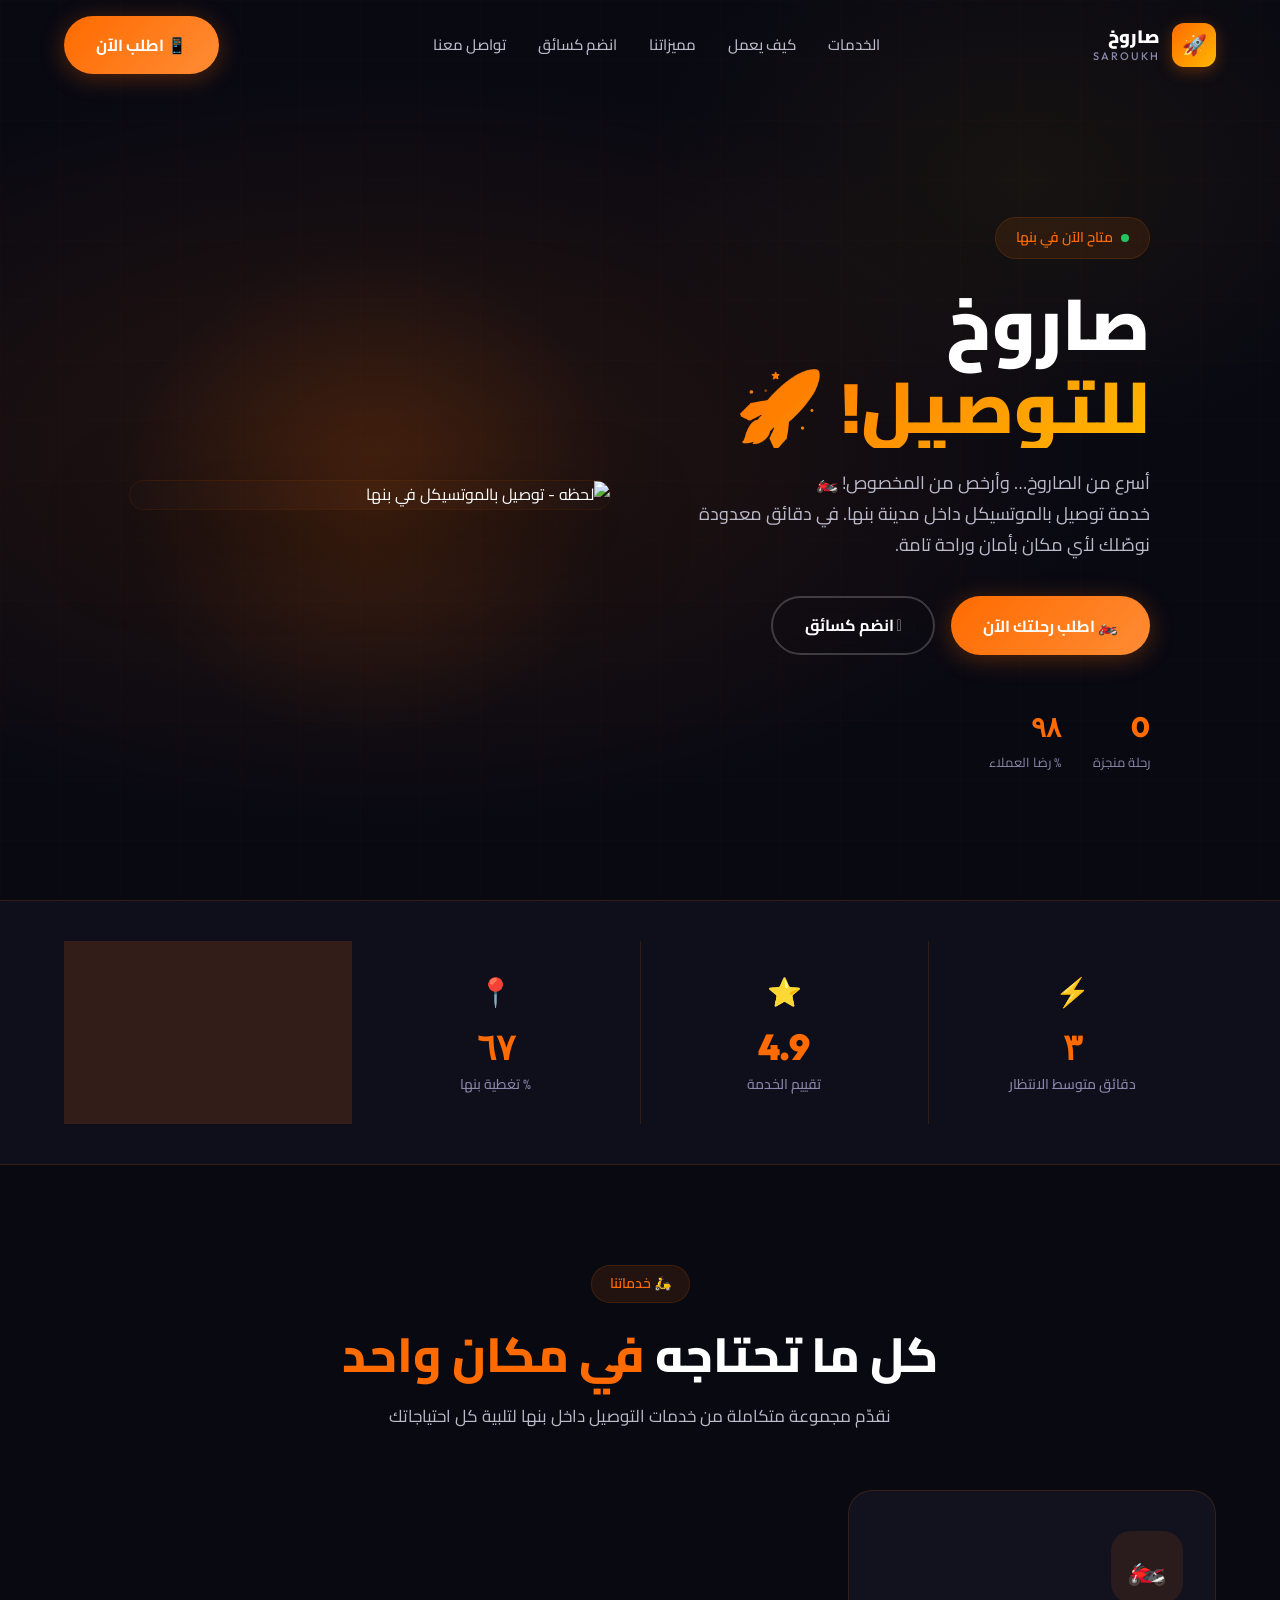
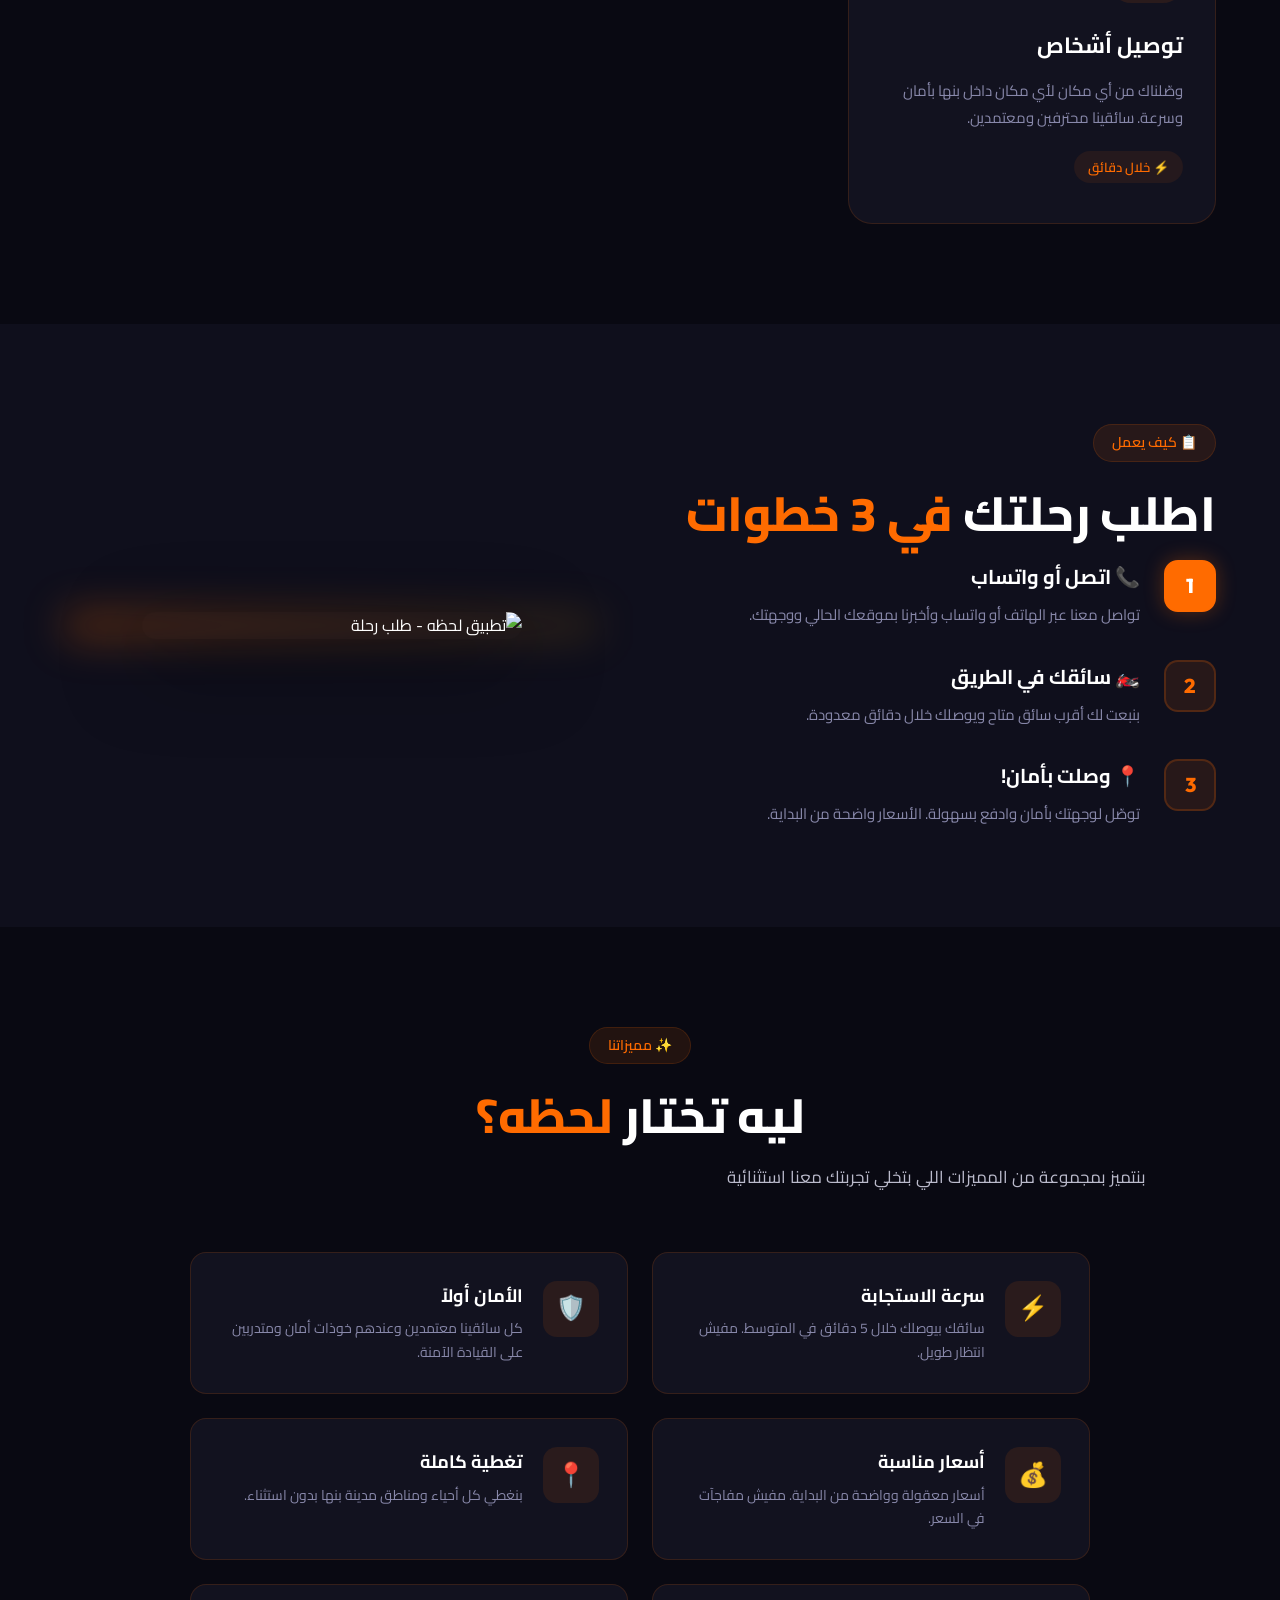
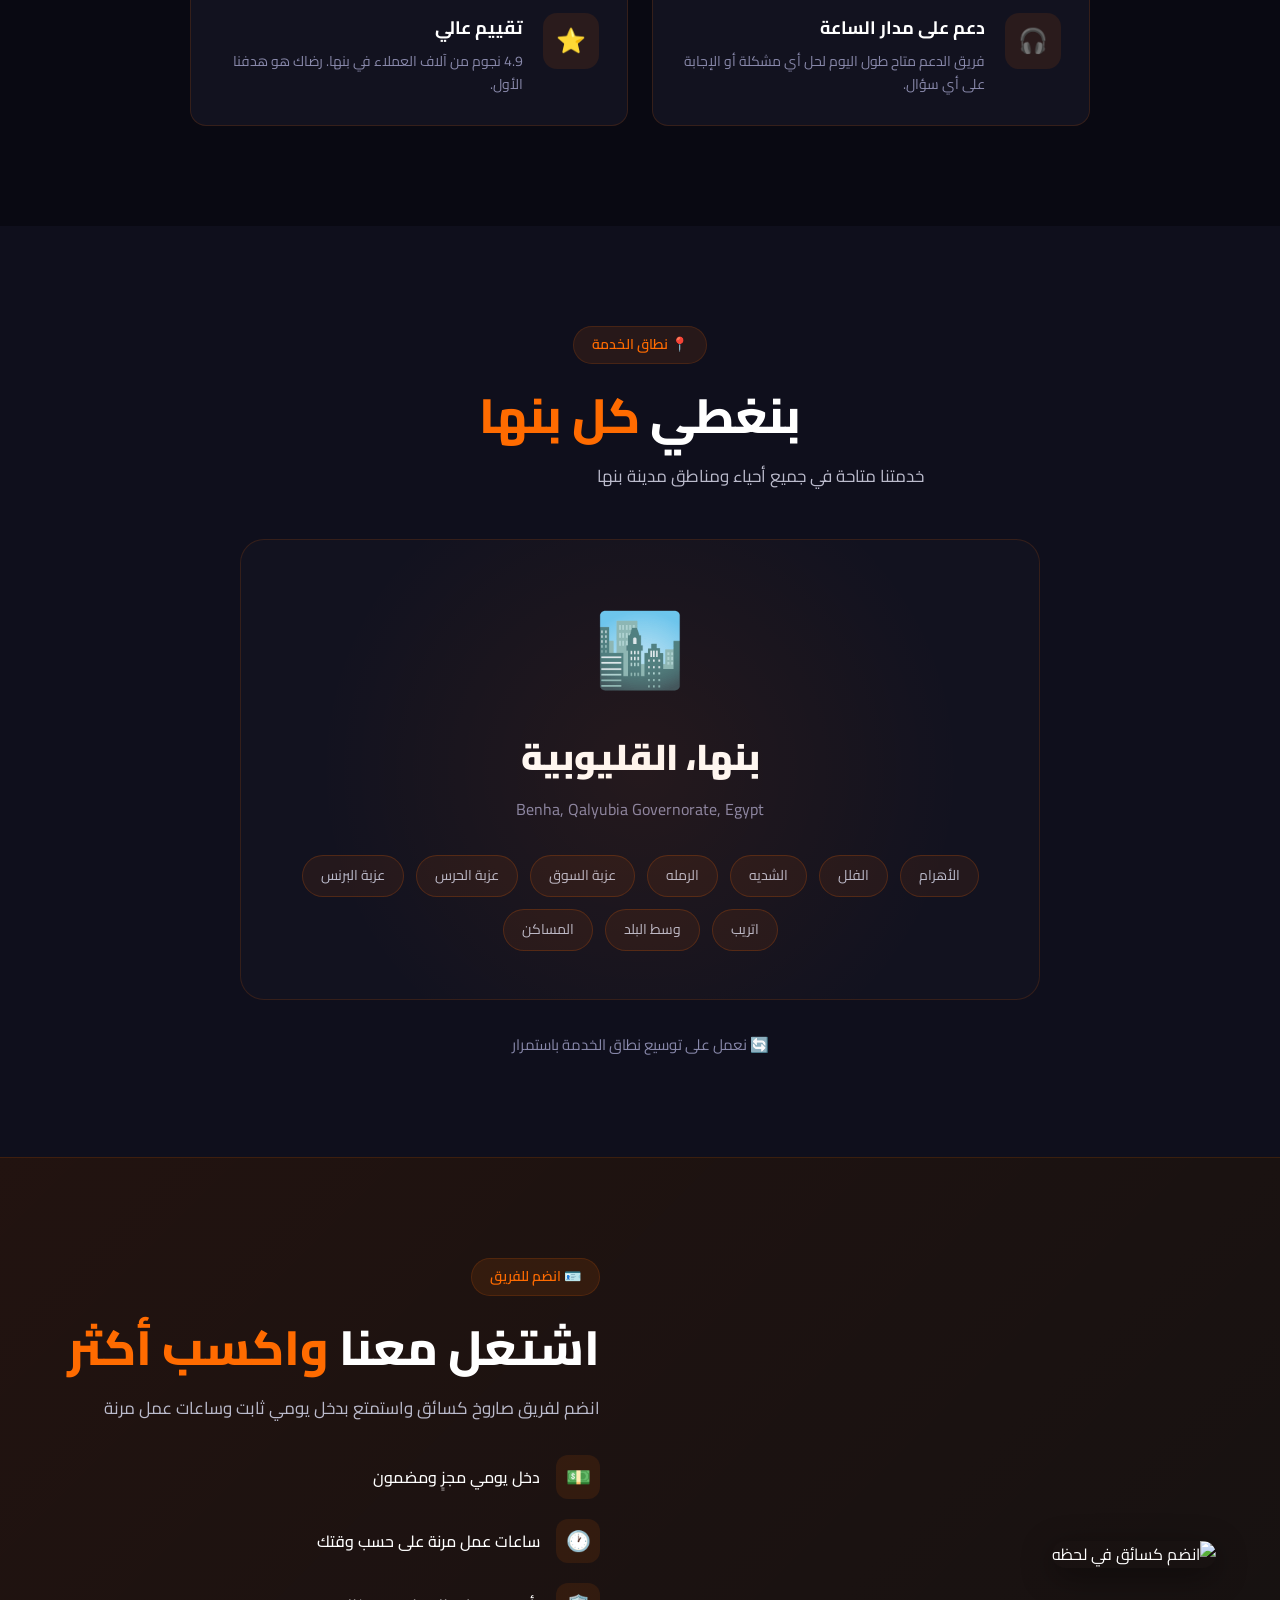
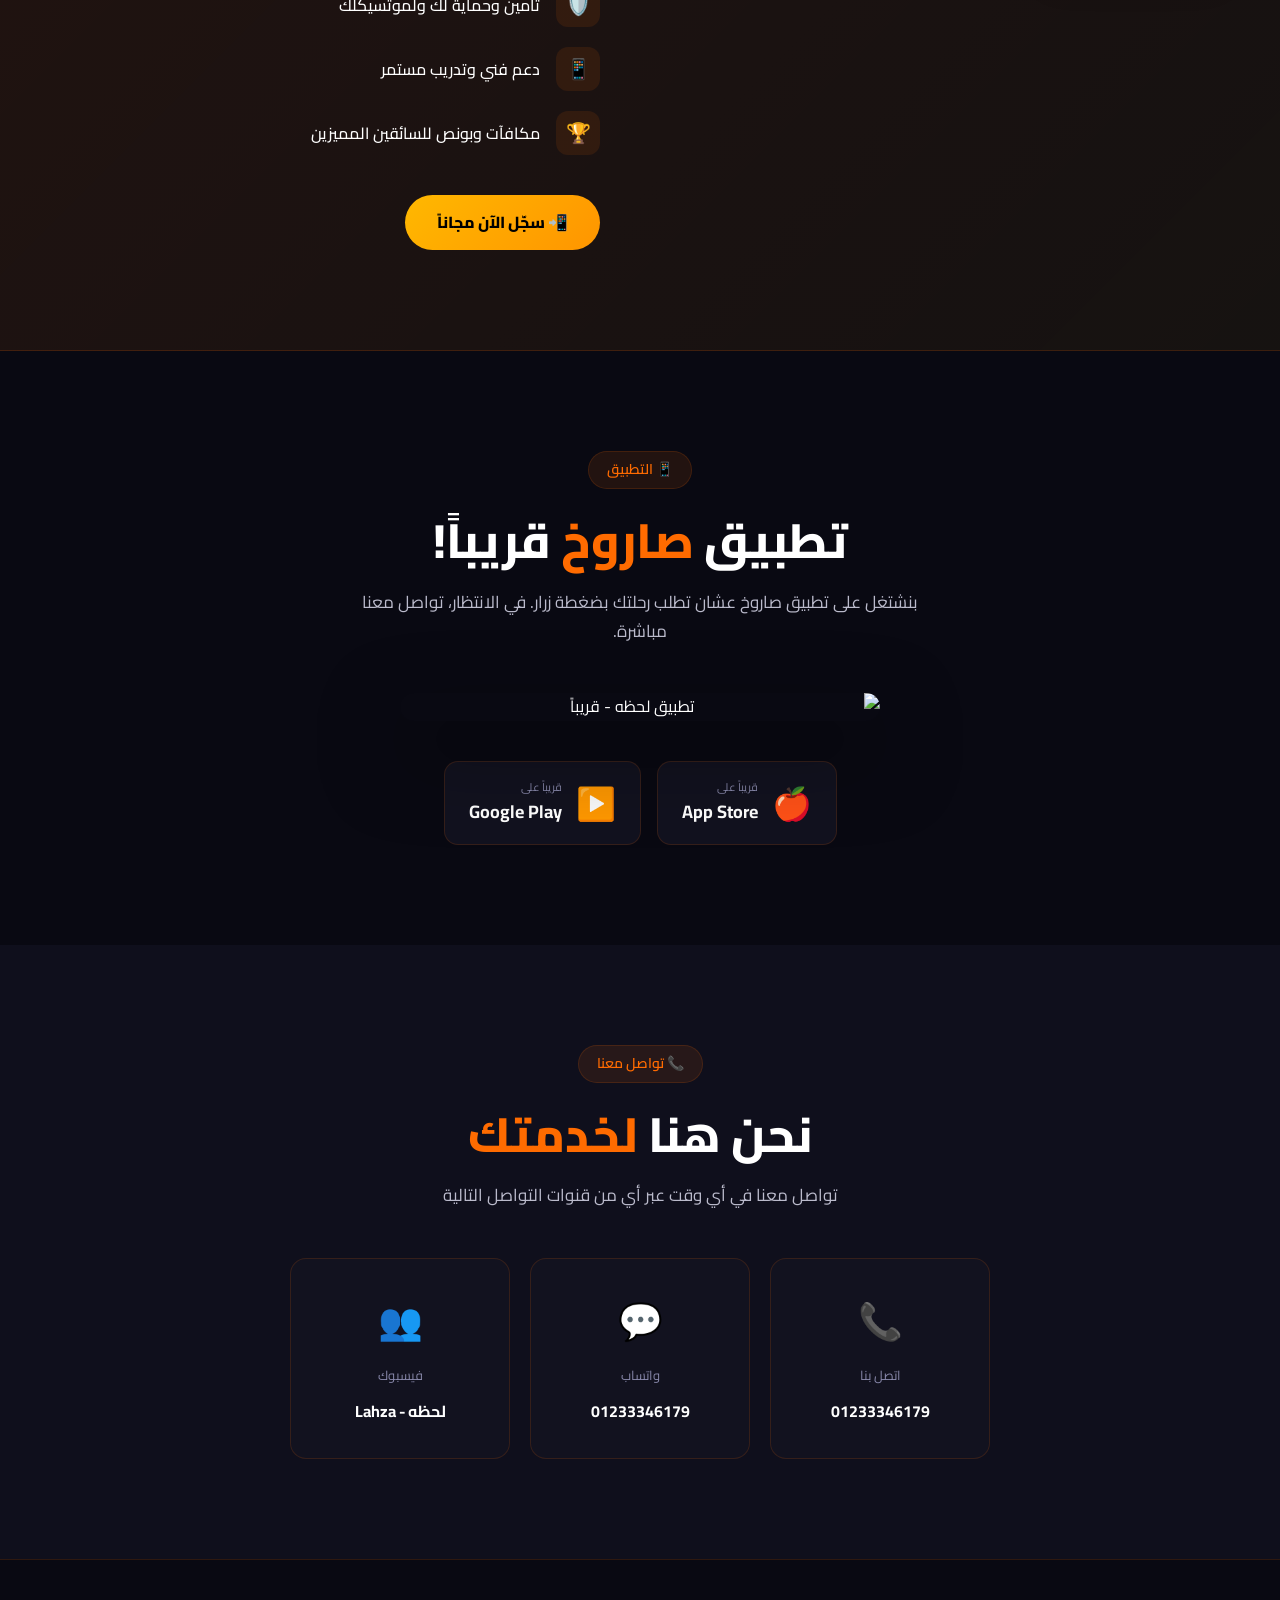
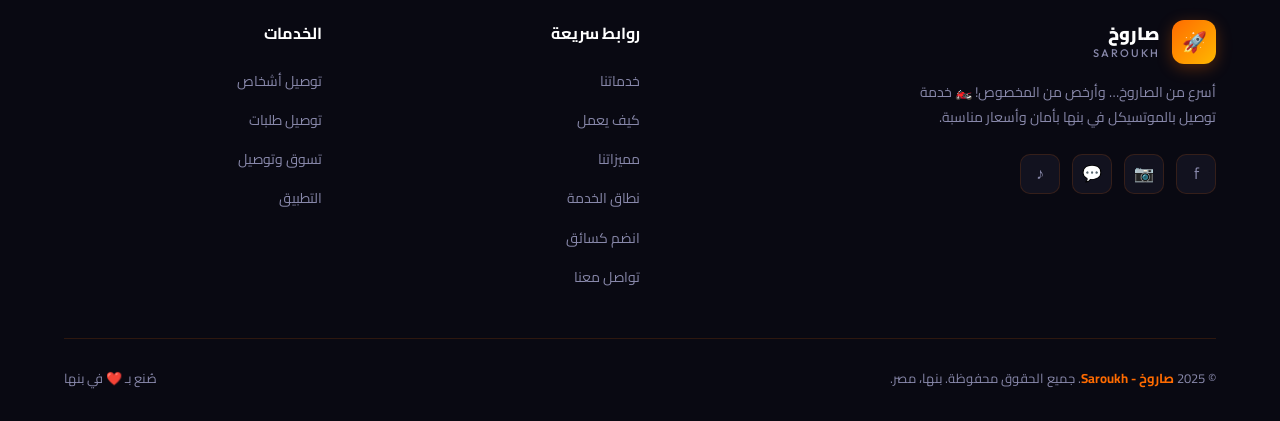
==== commit 01abf6f2: "Add files via upload" ====
--- a/index.html
+++ b/index.html
@@ -3,11 +3,11 @@
 <head>
   <meta charset="UTF-8" />
   <meta name="viewport" content="width=device-width, initial-scale=1.0" />
-  <title>لحظه - Lahza | خدمة التوصيل بالموتسيكل في بنها</title>
-  <meta name="description" content="لحظه - أسرع خدمة توصيل بالموتسيكل داخل مدينة بنها. وصّلك لأي مكان في بنها في دقائق. آمن، سريع، بأسعار مناسبة." />
-  <meta name="keywords" content="لحظه, توصيل, موتسيكل, بنها, ركوب, نقل, Lahza" />
-  <meta property="og:title" content="لحظه - Lahza | خدمة التوصيل بالموتسيكل في بنها" />
-  <meta property="og:description" content="أسرع خدمة توصيل بالموتسيكل في بنها" />
+  <title>صاروخ - Saroukh | خدمة التوصيل بالموتسيكل في بنها</title>
+  <meta name="description" content="صاروخ - أسرع من الصاروخ وأرخص من المخصوص! خدمة توصيل بالموتسيكل داخل مدينة بنها. وصّلك لأي مكان في دقائق. آمن، سريع، بأسعار مناسبة." />
+  <meta name="keywords" content="صاروخ, saroukh, توصيل, موتسيكل, بنها, ركوب, نقل" />
+  <meta property="og:title" content="صاروخ - Saroukh | خدمة التوصيل بالموتسيكل في بنها" />
+  <meta property="og:description" content="أسرع من الصاروخ… وأرخص من المخصوص! 🏍️" />
   <meta property="og:type" content="website" />
   <meta property="og:image" content="favicon.png" />
   <!-- Favicon -->
@@ -23,10 +23,10 @@
 <nav id="navbar">
   <div class="container nav-inner">
     <a href="#" class="logo">
-      <div class="logo-icon">⚡</div>
+      <div class="logo-icon">🚀</div>
       <div class="logo-text">
-        <span class="logo-ar">لحظه</span>
-        <span class="logo-en">LAHZA</span>
+        <span class="logo-ar">صاروخ</span>
+        <span class="logo-en">SAROUKH</span>
       </div>
     </a>
     <ul class="nav-links">
@@ -68,11 +68,12 @@
           متاح الآن في بنها
         </div>
         <h1 class="hero-title">
-          وصّلك<br/>
-          <span class="line2">في لحظة! ⚡</span>
+          صاروخ<br/>
+          <span class="line2">للتوصيل! 🚀</span>
         </h1>
         <p class="hero-desc">
-          أسرع خدمة توصيل بالموتسيكل داخل مدينة بنها. في دقائق معدودة نوصّلك لأي مكان بأمان وراحة تامة.
+          أسرع من الصاروخ… وأرخص من المخصوص! 🏍️<br/>
+          خدمة توصيل بالموتسيكل داخل مدينة بنها. في دقائق معدودة نوصّلك لأي مكان بأمان وراحة تامة.
         </p>
         <div class="hero-btns">
           <button onclick="openRideModal()" class="btn btn-primary" id="hero-order-btn">🏍️ اطلب رحلتك الآن</button>
@@ -80,11 +81,7 @@
         </div>
         <div class="hero-stats">
           <div class="hero-stat">
-            <div class="hero-stat-num" data-count="150">0</div>
-            <div class="hero-stat-lbl">سائق نشط</div>
-          </div>
-          <div class="hero-stat">
-            <div class="hero-stat-num" data-count="5000">0</div>
+            <div class="hero-stat-num" id="dynamic-rides-count">0</div>
             <div class="hero-stat-lbl">رحلة منجزة</div>
           </div>
           <div class="hero-stat">
@@ -109,11 +106,7 @@
         <div class="stat-num" data-count="5">0</div>
         <div class="stat-lbl">دقائق متوسط الانتظار</div>
       </div>
-      <div class="stat-item fade-up" style="transition-delay:0.1s">
-        <div class="stat-icon">🏍️</div>
-        <div class="stat-num" data-count="150">0</div>
-        <div class="stat-lbl">سائق معتمد</div>
-      </div>
+
       <div class="stat-item fade-up" style="transition-delay:0.2s">
         <div class="stat-icon">⭐</div>
         <div class="stat-num">4.9</div>
@@ -280,7 +273,7 @@
       <div class="fade-right">
         <div class="section-label">🪪 انضم للفريق</div>
         <h2 class="section-title">اشتغل معنا <span class="highlight">واكسب أكثر</span></h2>
-        <p class="section-subtitle">انضم لفريق لحظه كسائق واستمتع بدخل يومي ثابت وساعات عمل مرنة</p>
+        <p class="section-subtitle">انضم لفريق صاروخ كسائق واستمتع بدخل يومي ثابت وساعات عمل مرنة</p>
         <div class="driver-perks">
           <div class="perk">
             <div class="perk-icon">💵</div>
@@ -316,8 +309,8 @@
   <div class="container">
     <div class="app-inner">
       <div class="section-label" style="margin:0 auto 20px">📱 التطبيق</div>
-      <h2 class="section-title">تطبيق <span class="highlight">لحظه</span> قريباً!</h2>
-      <p class="section-subtitle" style="margin:0 auto">بنشتغل على تطبيق لحظه عشان تطلب رحلتك بضغطة زرار. في الانتظار، تواصل معنا مباشرة.</p>
+      <h2 class="section-title">تطبيق <span class="highlight">صاروخ</span> قريباً!</h2>
+      <p class="section-subtitle" style="margin:0 auto">بنشتغل على تطبيق صاروخ عشان تطلب رحلتك بضغطة زرار. في الانتظار، تواصل معنا مباشرة.</p>
       <img src="images/app-mockup.png" alt="تطبيق لحظه - قريباً" class="app-img fade-up" />
       <div class="store-btns">
         <a href="#" class="store-btn" id="appstore-btn">
@@ -401,13 +394,13 @@
     <div class="footer-inner">
       <div class="footer-about">
         <a href="#" class="logo footer-logo">
-          <div class="logo-icon">⚡</div>
+          <div class="logo-icon">🚀</div>
           <div class="logo-text">
-            <span class="logo-ar">لحظه</span>
-            <span class="logo-en">LAHZA</span>
-          </div>
-        </a>
-        <p class="footer-desc">أسرع خدمة توصيل بالموتسيكل داخل مدينة بنها. بنوصّلك لأي مكان في لحظة بأمان وأسعار مناسبة.</p>
+            <span class="logo-ar">صاروخ</span>
+            <span class="logo-en">SAROUKH</span>
+          </div>
+        </a>
+        <p class="footer-desc">أسرع من الصاروخ… وأرخص من المخصوص! 🏍️ خدمة توصيل بالموتسيكل في بنها بأمان وأسعار مناسبة.</p>
         <div class="social-links">
           <a href="#" class="social-link" id="footer-fb" aria-label="فيسبوك">f</a>
           <a href="#" class="social-link" id="footer-ig" aria-label="انستجرام">📷</a>
@@ -437,7 +430,7 @@
       </div>
     </div>
     <div class="footer-bottom">
-      <p class="footer-copy">© 2025 <span class="footer-brand">لحظه - Lahza</span>. جميع الحقوق محفوظة. بنها، مصر.</p>
+      <p class="footer-copy">© 2025 <span class="footer-brand">صاروخ - Saroukh</span>. جميع الحقوق محفوظة. بنها، مصر.</p>
       <p class="footer-copy">صُنع بـ ❤️ في بنها</p>
     </div>
   </div>
